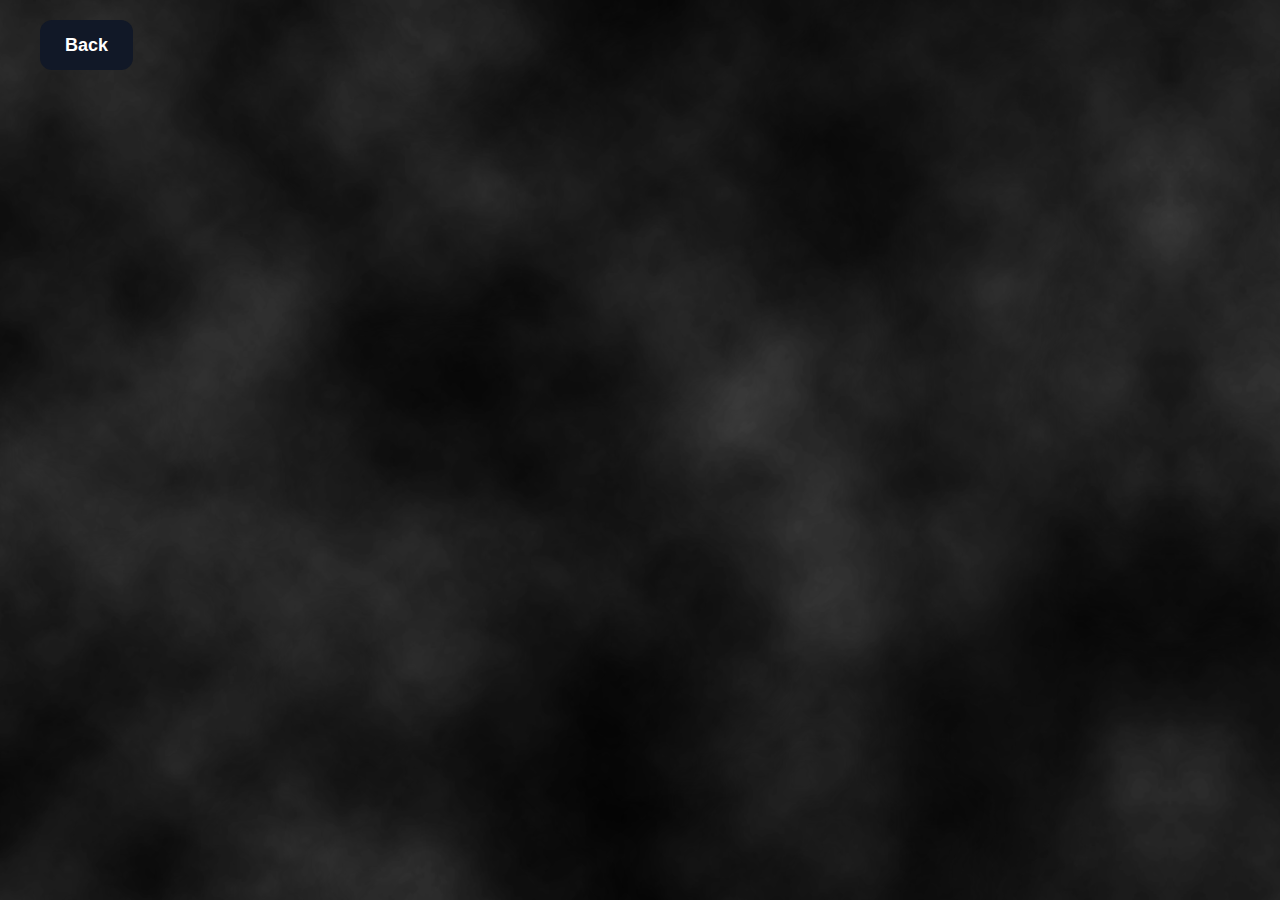
==== campaign.html @ 21f8438a "characters section rough draft" ====
<!DOCTYPE html>
<html lang="en">
<head>
  <meta charset="UTF-8">
  <meta http-equiv="X-UA-Compatible" content="IE=edge">
  <meta name="viewport" content="width=device-width, initial-scale=1.0">
  <link rel="stylesheet" href="style.css">
  <script defer src="script.js"></script>
  <title>Campaign</title>
</head>
<body id="body">

  <section class="fog fade-in">
    <div class="bg homebg"></div>
    <div class="fog-container">
      <div class="fog-img fog-img-first"></div>
      <div class="fog-img fog-img-second"></div>
    </div>

    <nav class="fade-in navBar">
      <a href="javascript:void" onclick="onBtnClickHandle('home.html')"><button class="button-40" type="button" role="button">Back</button></a>
    </nav>

    <div class="box fade-in">
      <img src="wagon.gif" alt="">
    </div>
      
  </section>
</body>
</html>
---- style.css ----
html, body{
  margin: 0;
  padding: 0;
  height: 100%;
  width: 100%;
  font-family: "Square";
}

@font-face {
  font-family: "BestChristmas";
  src: url(./fonts/best_christmas/Best\ Christmas\ -\ Personal\ Use.otf) format("opentype");
}

@font-face {
  font-family: "Square";
  src: url(./fonts/Square.ttf) format("truetype");
}

#body {
  background-color: black;
}

a {
  text-decoration: none;
  color: white;
}
.bg {
  position: absolute;
  top: 0;
  left: 0;
  height: 100%;
  width: 100%;
  z-index: 0;
  background: url('./imgs/strahd.png');
  background-position: 50%;
  background-repeat: no-repeat;
  background-size: cover;
  overflow: hidden;
}

.homebg {
  background: black;
}

.title {
  position: absolute;
  top: 0;
  left: 0;
  width: 100%;
  height: 100%;
  z-index: 10;
  display: flex;
  justify-content: center;
  flex-direction: column;
  align-items: center;
}

.title > h1 {
  color: white;
  font-size: 5rem;
  text-transform: uppercase;
  letter-spacing: 1px;
}

.fog {
  position: relative;
  height: 100vh;
  width: 100%;
}

.fog-container {
  position: absolute;
  width: 100%;
  height: 100%;
  overflow: hidden;
  z-index: 1;
}

.fog-img {
  position: absolute;
  height: 100vh;
  width: 300vw;
  z-index: 2;
}

.fog-img-first {
  background: url(./imgs/fog-1.png);
  background-repeat: repeat-x;
  background-size: contain;
  background-position: center;
  animation: marquee 60s linear infinite;
}

.fog-img-second {
  background: url(./imgs/fog-2.png);
  background-repeat: repeat-x;
  background-size: contain;
  background-position: center;
  animation: marquee 30s linear infinite;
}

@keyframes marquee {
  0% {
    transform: translate3d(0,0,0);
  }

  100% {
    transform: translate3d(-200vw, 0, 0)
  }
}



.fade-in {
  animation: fadeInAnimation ease 4s;
  animation-iteration-count: 1;
  animation-fill-mode: forwards;
}

@keyframes fadeInAnimation {
  0% {
      opacity: 0;
  }
  100% {
      opacity: 1;
   }
}

.fade-out {
  animation: fadeOutAnimation ease 2s;
  animation-iteration-count: 1;
  animation-fill-mode: forwards;
}

@keyframes fadeOutAnimation {
  0% {
    opacity: 100%;
  }
  100% {
    opacity: 0%;
  }
}

/* Home Page */


/* button styling */
.button-40 {
  background-color: #111827;
  border: 1px solid transparent;
  border-radius: .75rem;
  box-sizing: border-box;
  color: #FFFFFF;
  cursor: pointer;
  flex: 0 0 auto;
  font-size: 1.125rem;
  font-weight: 600;
  line-height: 1.5rem;
  padding: .75rem 1.2rem;
  text-align: center;
  text-decoration: none #6B7280 solid;
  text-decoration-thickness: auto;
  transition-duration: .2s;
  transition-property: background-color,border-color,color,fill,stroke;
  transition-timing-function: cubic-bezier(.4, 0, 0.2, 1);
  user-select: none;
  -webkit-user-select: none;
  touch-action: manipulation;
  width: auto;
}

.button-40:hover {
  background-color: #374151;
}

.button-40:focus {
  box-shadow: none;
  outline: 2px solid transparent;
  outline-offset: 2px;
}

@media (min-width: 768px) {
  .button-40 {
    padding: .75rem 1.5rem;
  }
}





/* Home */
.box {
  position: absolute;
  display: flex;
  justify-content: space-around;
  align-items: flex-start;
  font-weight: 100;
  font-size: 2em;
  color: white;
  width: 100vw;
  height: 100vh;
  z-index: 1000;
}

.box img {
  width: 350px;
}

.characters img {
  padding-top: 40px;
  width: 500px;
}

.characters, .campaign {
  text-align: center;
  margin-top: 15%;
  margin-left: auto;
  margin-right: auto;
  transition: 1s box-shadow;
  border-radius: 75px;
  width: 45%;
  height: 60%;
}

.characters:hover, .campaign:hover {
  box-shadow: 0 5px 35px 0px rgba(234, 232, 232, 0.803);
}

.characters a, .campaign a{
  color: white;
  text-decoration: none;
}


/* Characters */
.characterList{
  position: absolute;
  display: flex;
  align-items: center;
  justify-content: center;
  font-size: 0.8em;
  max-width: 100vh;
}

.characterItem {
  padding: 10px;
  margin-left: 4%;
  margin-right: 4%;
  margin-top: 18%;
  text-align: center;
  height: 450px;
  width: 250px;
  transition: 1s box-shadow;
  border-radius: 50px;
}

.characterItem:hover{
  box-shadow: 0 5px 35px 0px rgba(234, 232, 232, 0.803);
}

.characterItem img {
  width: 200px;
}

.navBar {
  position: absolute;
  left: 40px;
  top: 20px;
  z-index: 10001;
}




/* Skills Buttons */



/* Individual Pages */
.characterBioBox {
  padding-top: 10%;
  display: inline-block;
  text-align: center;
}


.stats li {
  display: inline-block;
  text-decoration: none;
  
}

.imgBox img{
  border-radius: 50%;
}


.babaBg {
  background-color: black;
  background-repeat: no-repeat;
  background-size: cover;
  overflow: hidden;
}

.characterStory {
  text-align: center;
  min-width: 500px;
  max-width: 800px;
}
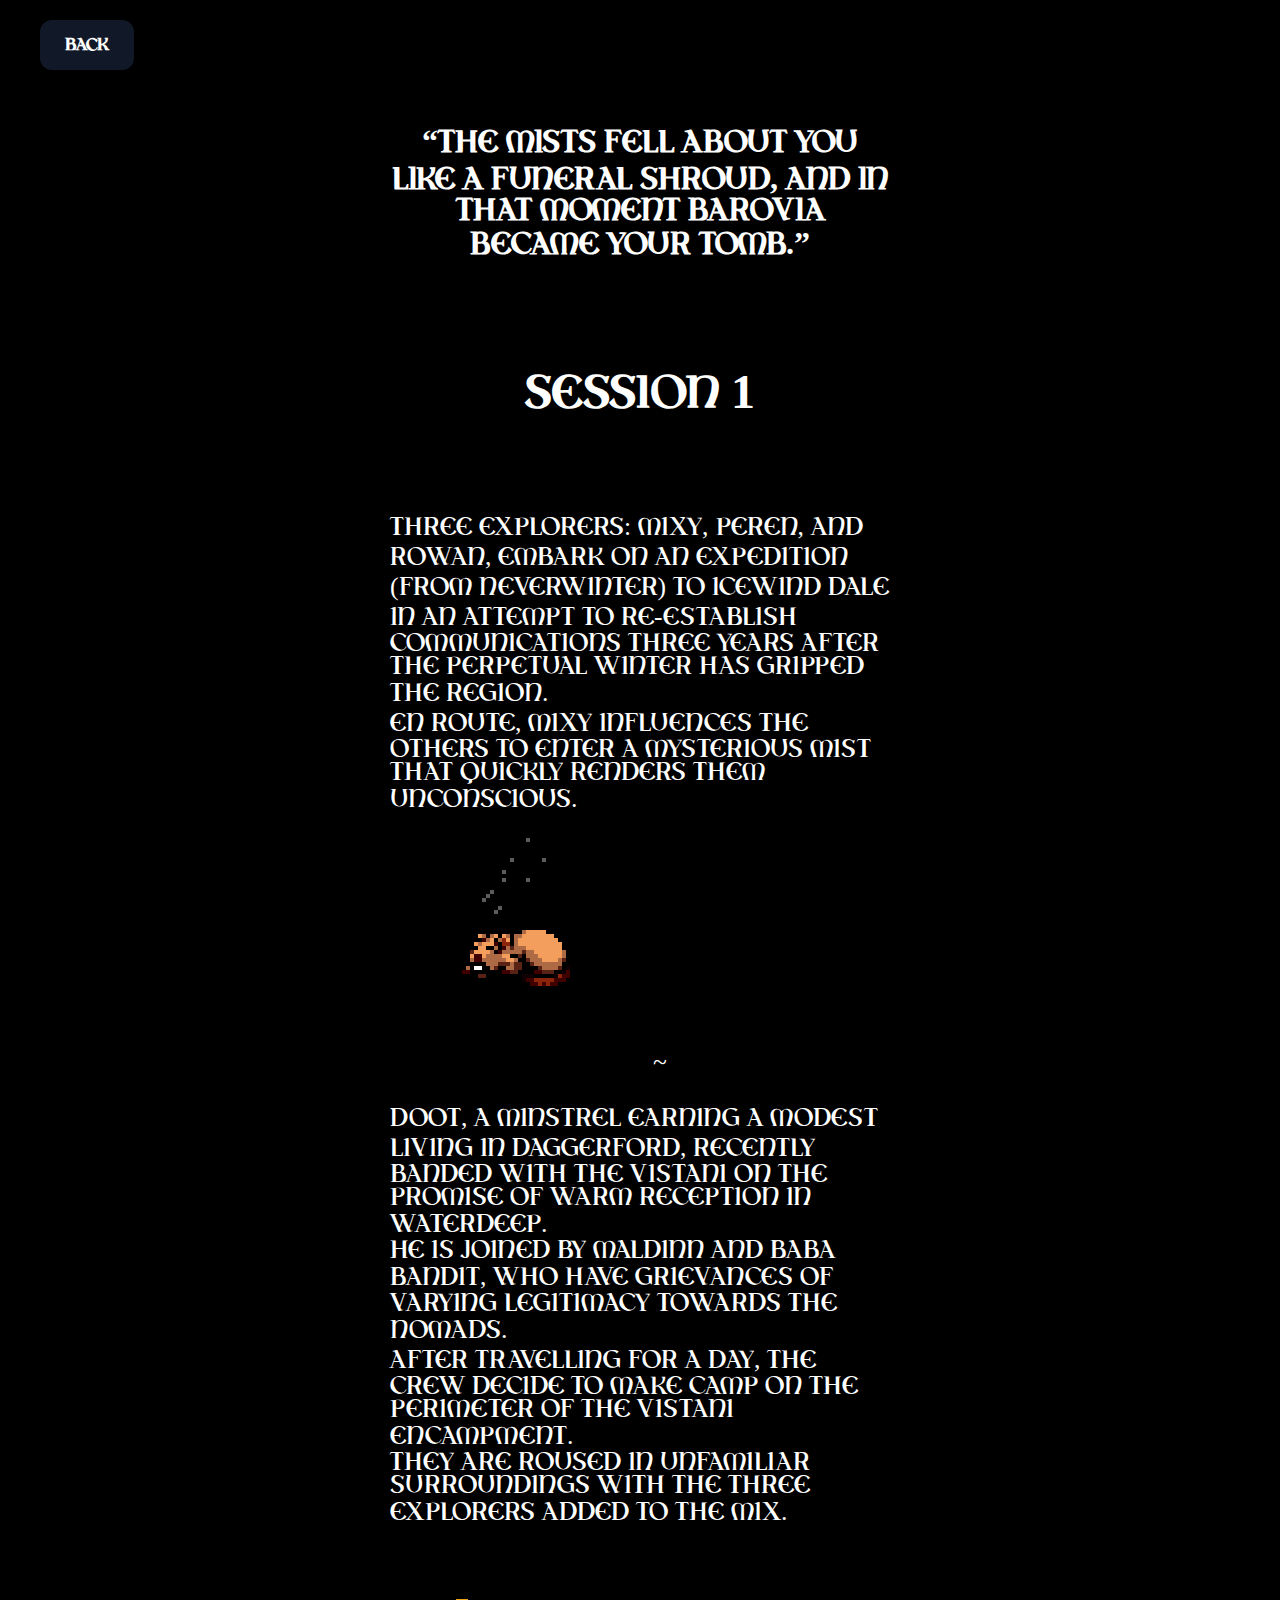
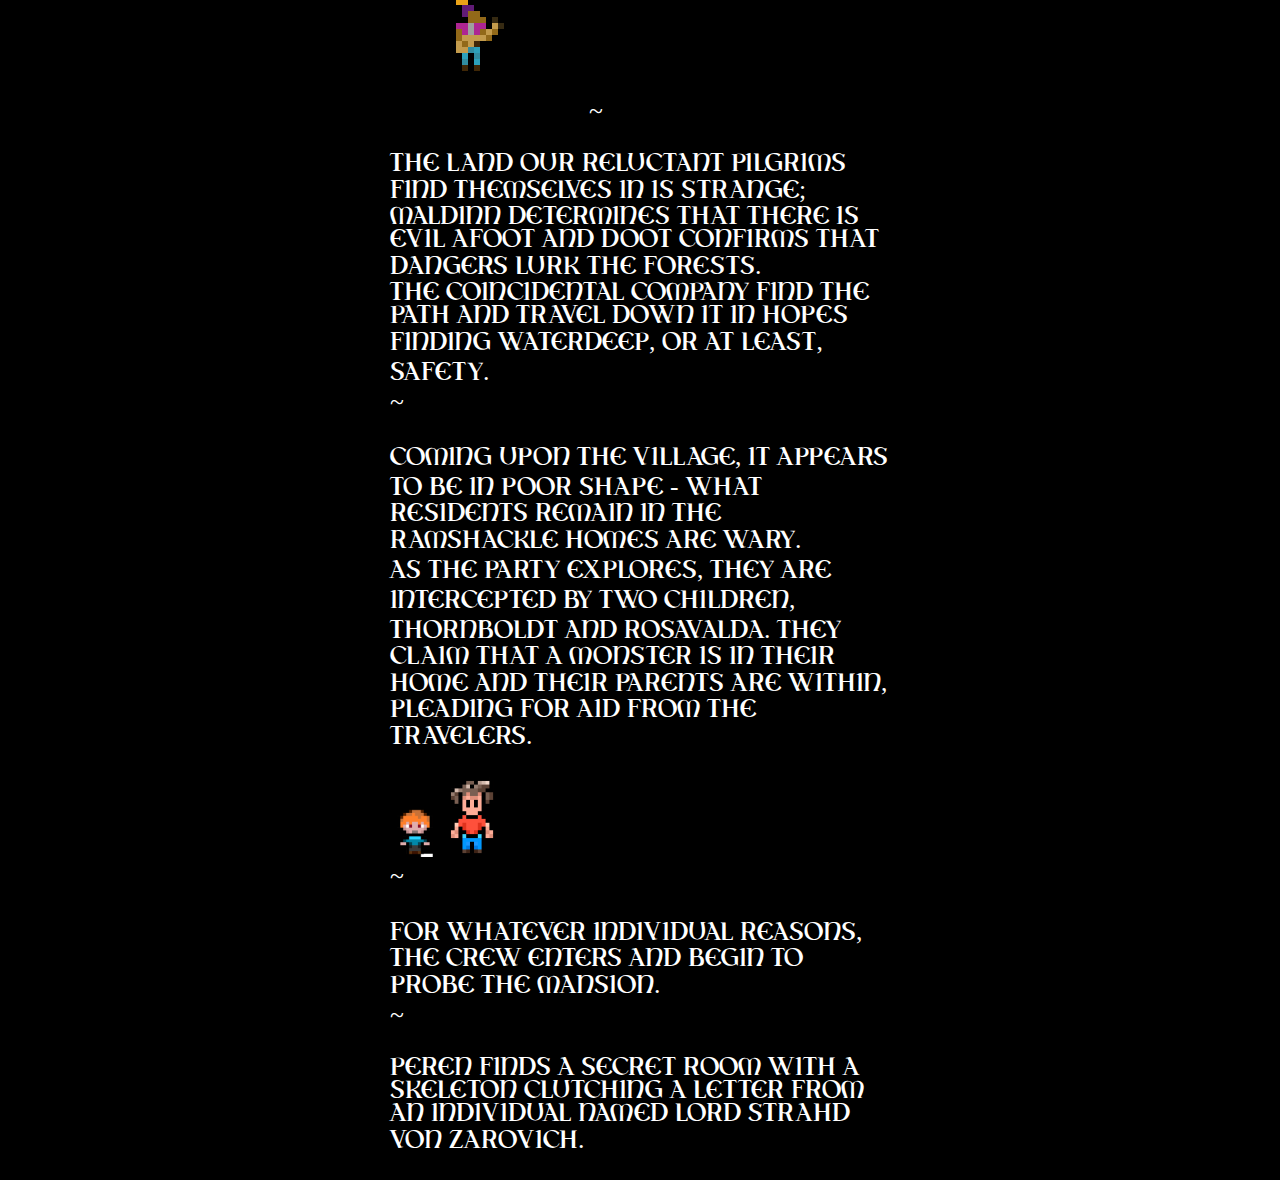
==== commit 547fb6e1: "rough draft done" ====
--- a/campaign.html
+++ b/campaign.html
@@ -5,26 +5,66 @@
   <meta http-equiv="X-UA-Compatible" content="IE=edge">
   <meta name="viewport" content="width=device-width, initial-scale=1.0">
   <link rel="stylesheet" href="style.css">
+  <link rel="stylesheet" href="campaign.css">
+  <link href="https://unpkg.com/aos@2.3.1/dist/aos.css" rel="stylesheet">
   <script defer src="script.js"></script>
+  <script defer src="campaign.js"></script>
   <title>Campaign</title>
 </head>
 <body id="body">
+  <nav class="fade-in navBar">
+    <a href="javascript:void" onclick="onBtnClickHandle('home.html')"><button class="button-40" type="button" role="button">Back</button></a>
+  </nav>
 
-  <section class="fog fade-in">
-    <div class="bg homebg"></div>
-    <div class="fog-container">
-      <div class="fog-img fog-img-first"></div>
-      <div class="fog-img fog-img-second"></div>
-    </div>
+  <div class="campaignDiv fade-in">
+    <h4>“The mists fell about you like a funeral shroud, and in that moment Barovia became your tomb.”</h4>
+      <!--<div class="typewriter">
+        <nav>-Strahd</nav>
+      </div>-->
+      <div class="session-1 fade-in">
+        <h2>Session 1</h2>
+        <img src="./imgs/wagon.gif" alt="">
+        
+        <div class="session-description">
+          <p>
+            Three explorers: Mixy, Peren, and Rowan, embark on an expedition (from Neverwinter) to Icewind Dale in an attempt to re-establish communications three years after the perpetual winter has gripped the region. <br> En route, Mixy influences the others to enter a mysterious mist that quickly renders them unconscious.
+            <br>
+            <img src="./imgs/sleep.gif" alt="">
+            ~
+          </p>
+          <p>
+            Doot, a minstrel earning a modest living in Daggerford, recently banded with the Vistani on the promise of warm reception in Waterdeep.<br> He is joined by Maldinn and BaBa Bandit, who have grievances of varying legitimacy towards the nomads.<br> After travelling for a day, the crew decide to make camp on the perimeter of the Vistani encampment.<br> They are roused in unfamiliar surroundings with the three explorers added to the mix.
+            <br>
+            <img src="./imgs/party.gif" alt="">
+            ~
+          </p>
+          <p>
+            The land our reluctant pilgrims find themselves in is strange; Maldinn determines that there is evil afoot and Doot confirms that dangers lurk the forests.<br> The coincidental company find the path and travel down it in hopes finding Waterdeep, or at least, safety.
+            <br>
+            ~
+          </p>
+          <p>
+            Coming upon the village, it appears to be in poor shape - what residents remain in the ramshackle homes are wary.<br> As the party explores, they are intercepted by two children, Thornboldt and Rosavalda. They claim that a monster is in their home and their parents are within, pleading for aid from the travelers.
+            <br>
+            <div class="imgs">
+              <img src="./imgs/girlpixel.png" alt="">
+              <img src="./imgs/boypixel.png" alt="">
+            </div>
+            ~
+          </p>
+          <p>
+            For whatever individual reasons, the crew enters and begin to probe the mansion.
+            <br>
+            ~
+          </p>
+          <p>
+            Peren finds a secret room with a skeleton clutching a letter from an individual named Lord Strahd Von Zarovich. 
+          </p>
+        </div>
+      </div>
+  </div>
 
-    <nav class="fade-in navBar">
-      <a href="javascript:void" onclick="onBtnClickHandle('home.html')"><button class="button-40" type="button" role="button">Back</button></a>
-    </nav>
 
-    <div class="box fade-in">
-      <img src="wagon.gif" alt="">
-    </div>
-      
-  </section>
+
 </body>
 </html>--- a/style.css
+++ b/style.css
@@ -167,6 +167,7 @@
   -webkit-user-select: none;
   touch-action: manipulation;
   width: auto;
+  font-family: Square;
 }
 
 .button-40:hover {
@@ -235,6 +236,7 @@
 
 /* Characters */
 .characterList{
+  margin-top: 40px;
   position: absolute;
   display: flex;
   align-items: center;
@@ -247,7 +249,7 @@
   padding: 10px;
   margin-left: 4%;
   margin-right: 4%;
-  margin-top: 18%;
+  margin-top: 25%;
   text-align: center;
   height: 450px;
   width: 250px;
@@ -288,7 +290,8 @@
 .stats li {
   display: inline-block;
   text-decoration: none;
-  
+  margin-left: 5px;
+  margin-right: 5px;
 }
 
 .imgBox img{
@@ -308,3 +311,4 @@
   min-width: 500px;
   max-width: 800px;
 }
+
--- a/campaign.css
+++ b/campaign.css
@@ -0,0 +1,58 @@
+/* GLOBAL STYLES */
+body {
+  background: #333;
+  padding-top: 5em;
+  color: white;
+  text-align: center;
+}
+
+/* DEMO-SPECIFIC STYLES */
+.typewriter nav {
+  color: #fff;
+  overflow: hidden; /* Ensures the content is not revealed until the animation */
+  border-right: .15em solid orange; /* The typwriter cursor */
+  white-space: nowrap; /* Keeps the content on a single line */
+  margin: 0 auto; /* Gives that scrolling effect as the typing happens */
+  letter-spacing: .15em; /* Adjust as needed */
+  animation: 
+    typing 1.5s steps(30, end),
+    blink-caret .5s step-end infinite;
+}
+
+/* The typing effect */
+@keyframes typing {
+  from { width: 0 }
+  to { width: 100% }
+}
+
+/* The typewriter cursor effect */
+@keyframes blink-caret {
+  from, to { border-color: transparent }
+  50% { border-color: orange }
+}
+
+.campaignDiv {
+  display: inline-block;
+  max-width: 500px;
+  font-weight: 100;
+  font-size: 2em;
+  text-align: center;
+}
+
+.session-1 {
+  padding-top: 20px;
+}
+
+.session-description {
+  font-size: 0.8em;
+  max-width: 700px;
+  text-align: left;
+}
+
+.imgs {
+  flex:wrap;
+
+}
+.imgs img {
+  max-width: 50px;
+}
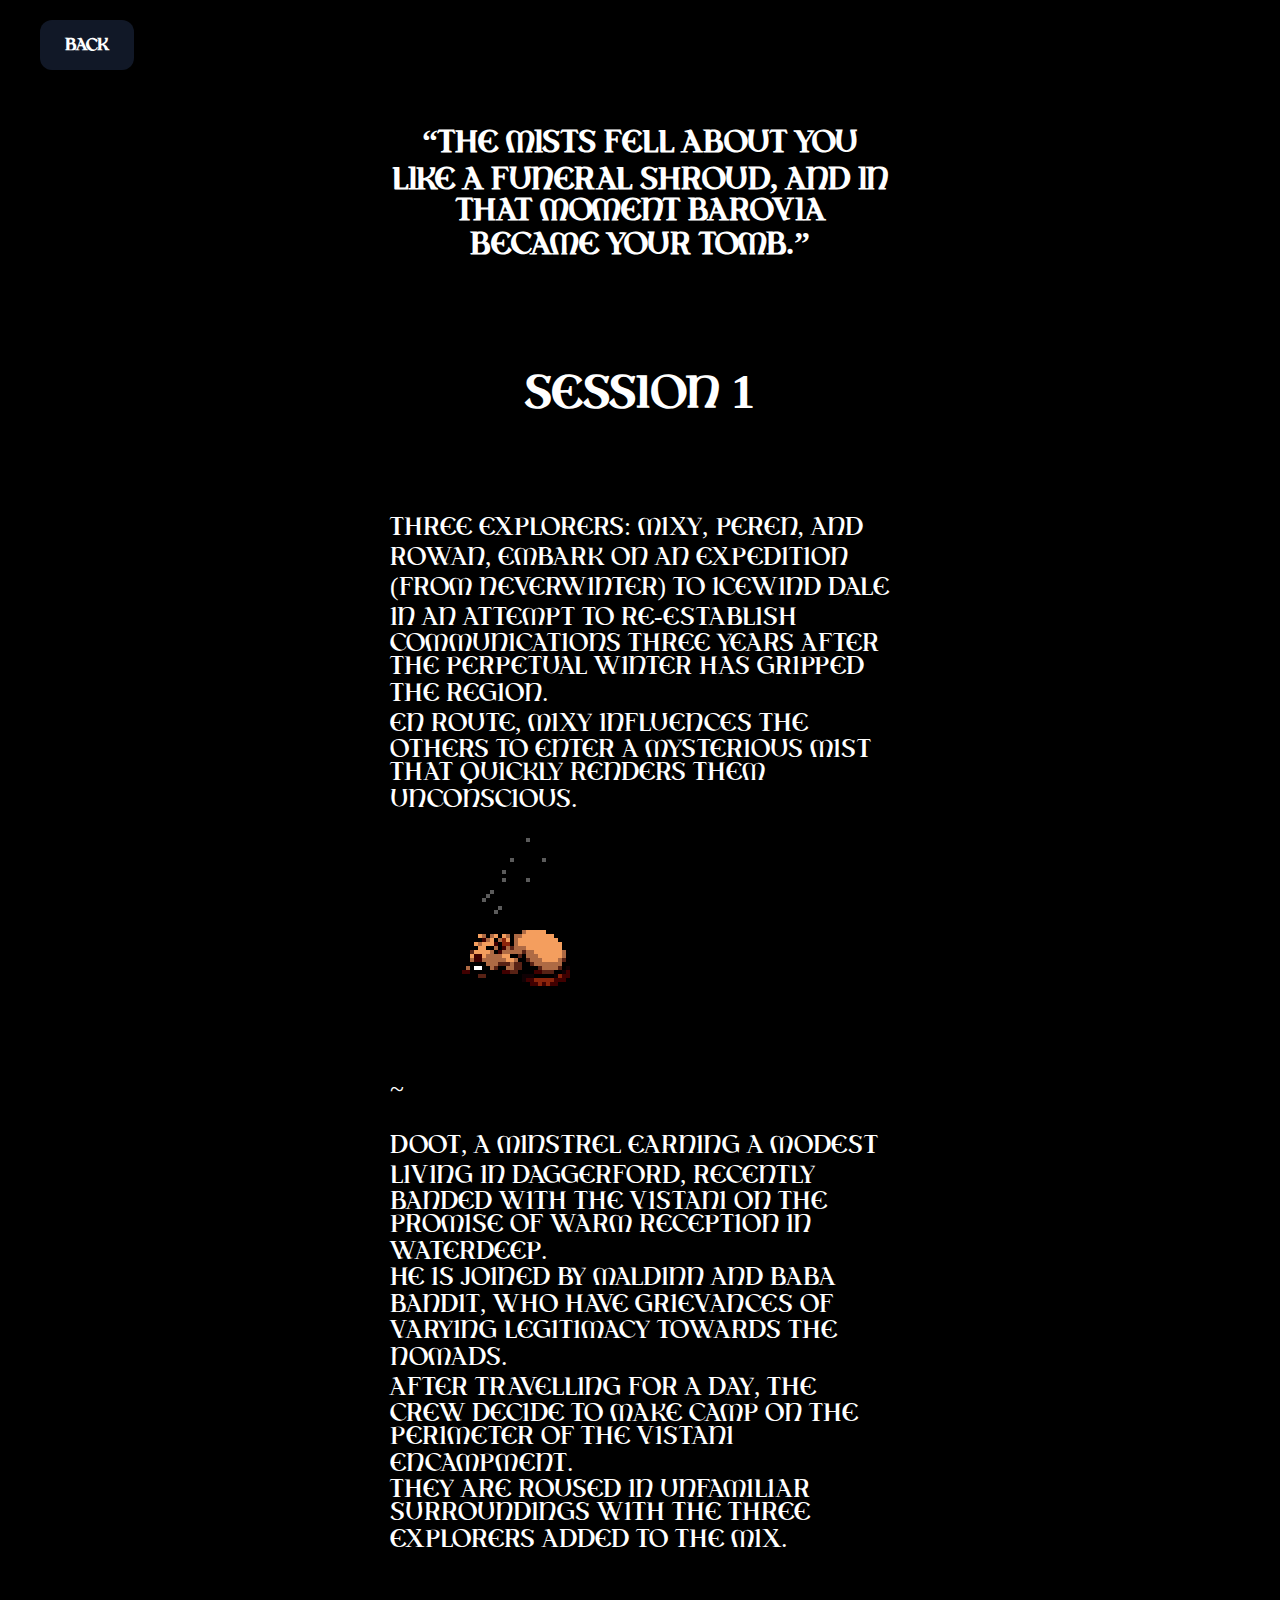
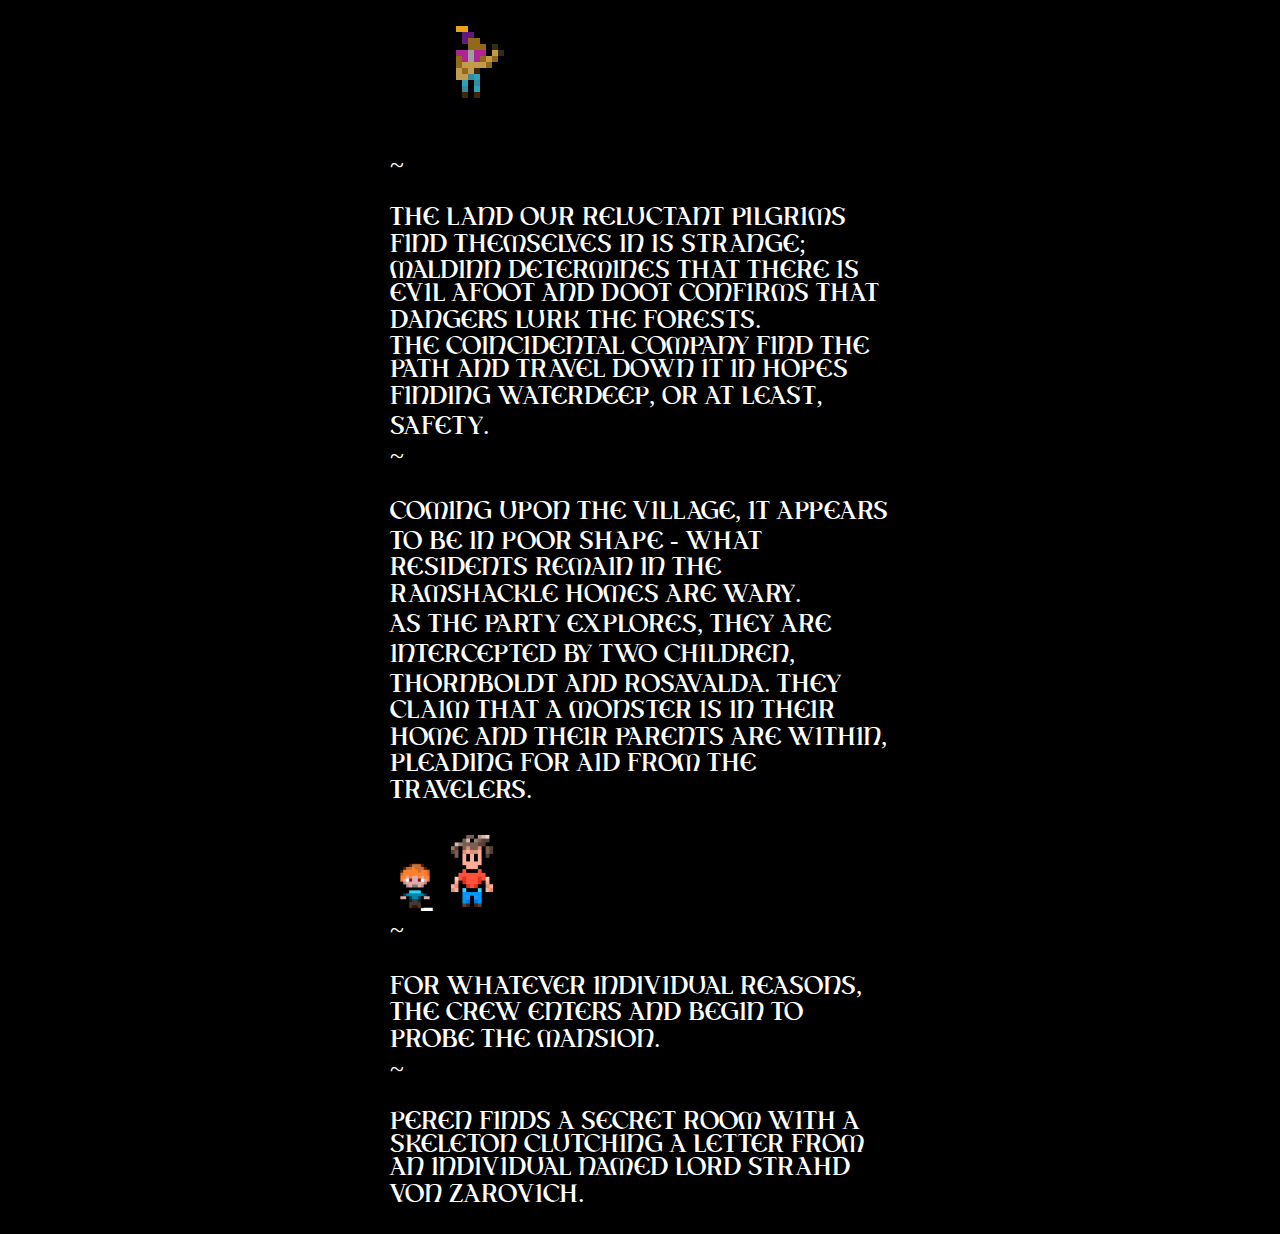
==== commit 0a73ffb5: "fixed some formatting" ====
--- a/campaign.html
+++ b/campaign.html
@@ -30,12 +30,14 @@
             Three explorers: Mixy, Peren, and Rowan, embark on an expedition (from Neverwinter) to Icewind Dale in an attempt to re-establish communications three years after the perpetual winter has gripped the region. <br> En route, Mixy influences the others to enter a mysterious mist that quickly renders them unconscious.
             <br>
             <img src="./imgs/sleep.gif" alt="">
+            <br>
             ~
           </p>
           <p>
             Doot, a minstrel earning a modest living in Daggerford, recently banded with the Vistani on the promise of warm reception in Waterdeep.<br> He is joined by Maldinn and BaBa Bandit, who have grievances of varying legitimacy towards the nomads.<br> After travelling for a day, the crew decide to make camp on the perimeter of the Vistani encampment.<br> They are roused in unfamiliar surroundings with the three explorers added to the mix.
             <br>
             <img src="./imgs/party.gif" alt="">
+            <br>
             ~
           </p>
           <p>
